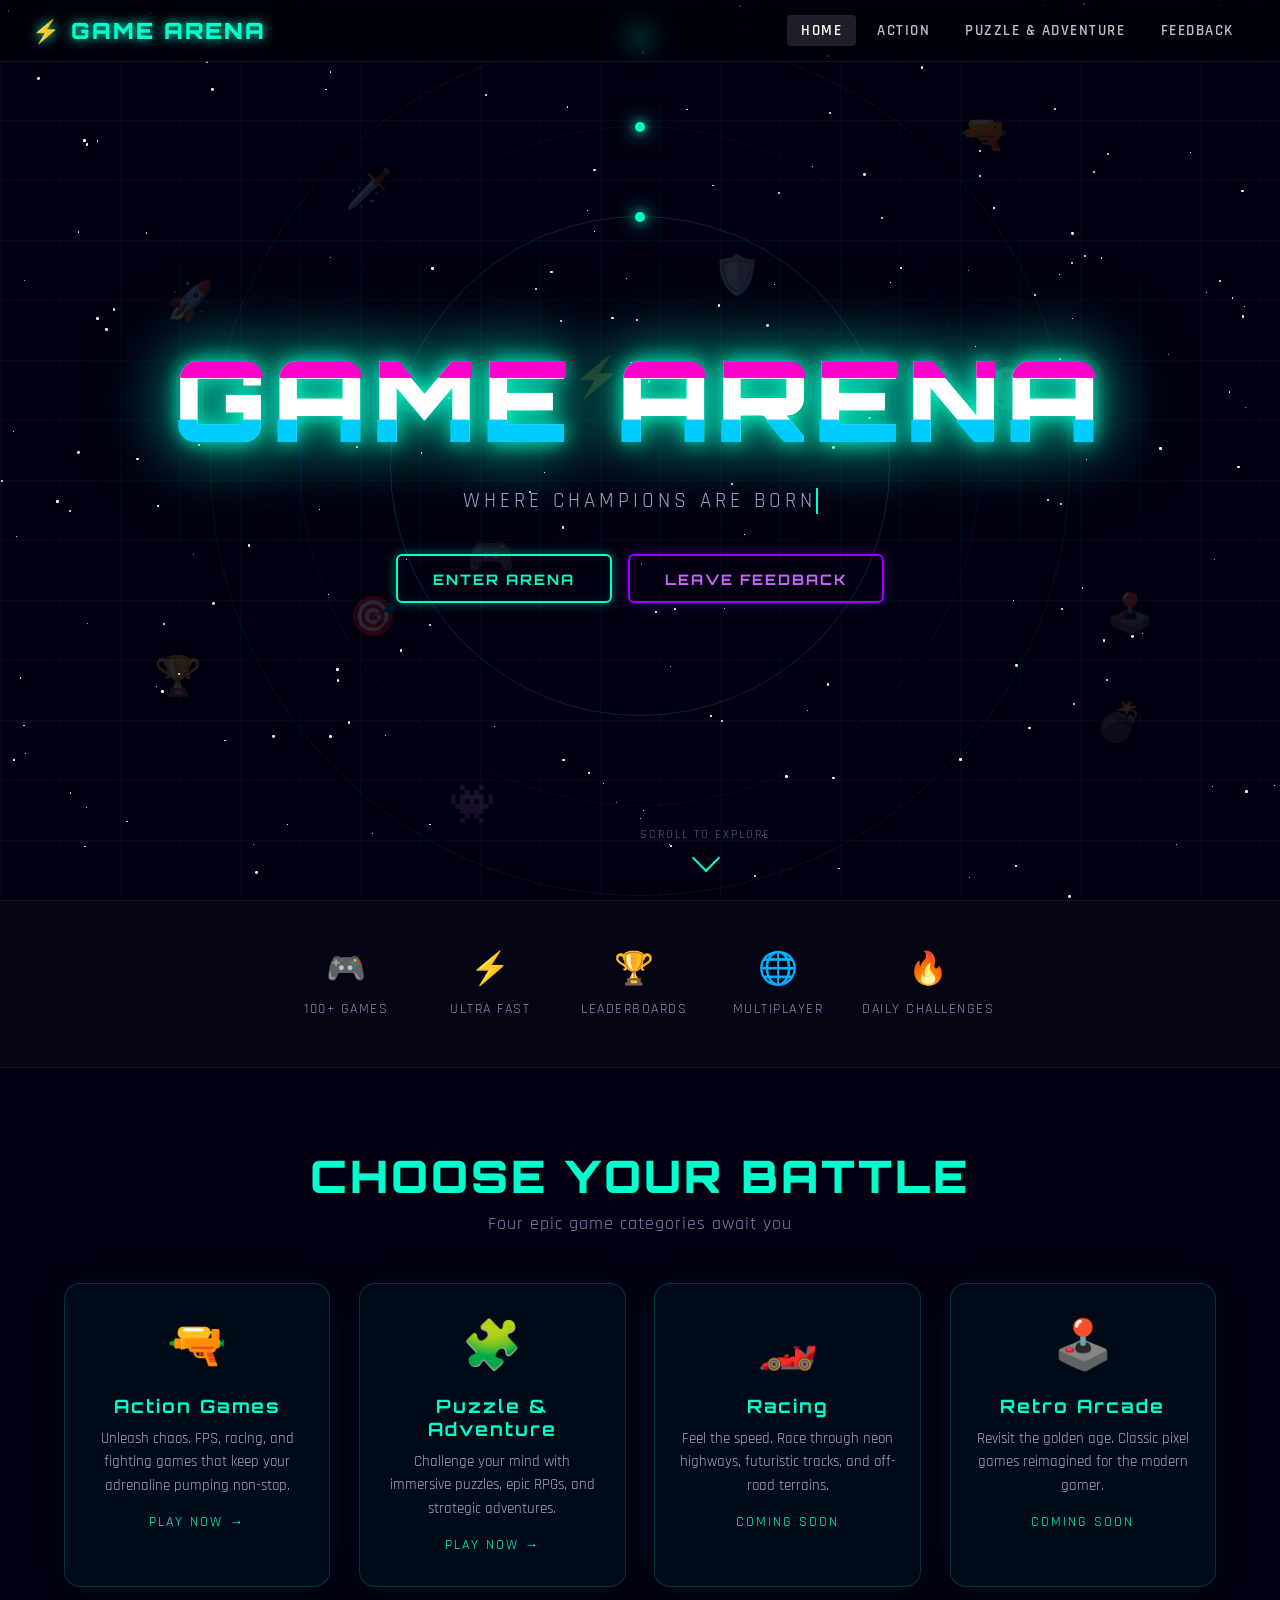
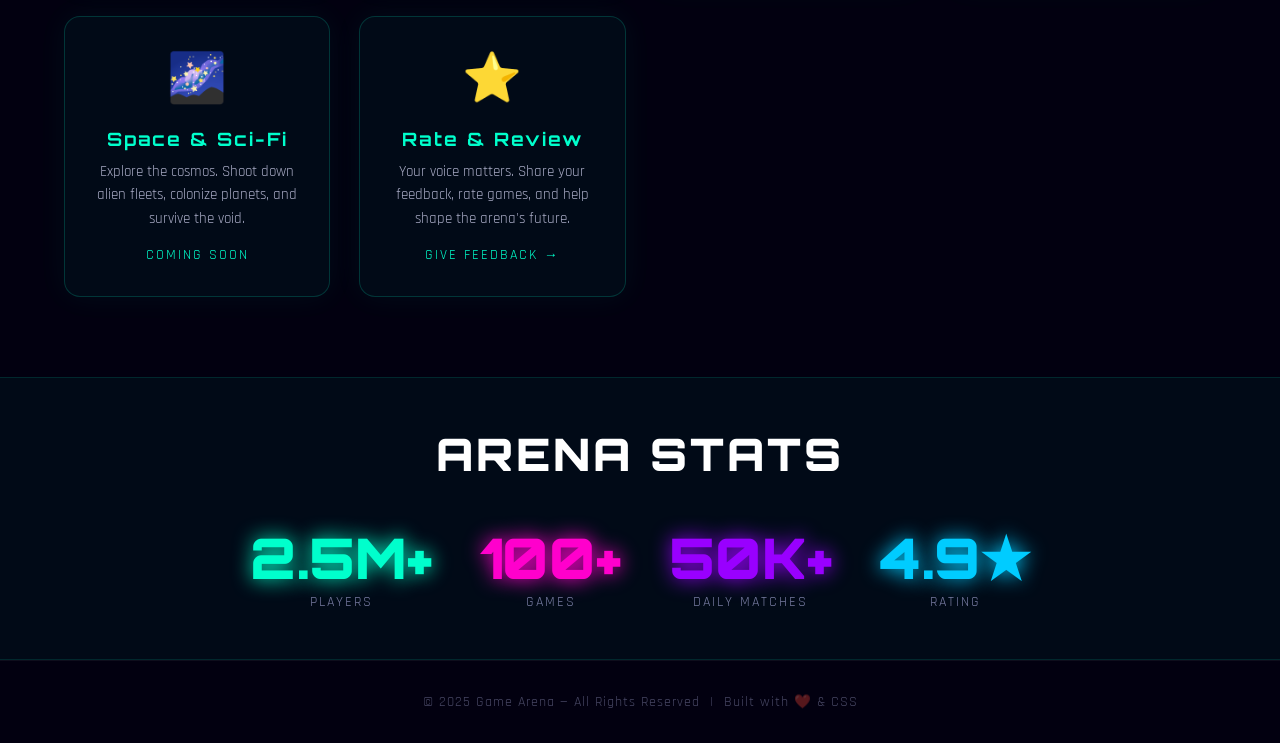
==== index.html @ 68866202 "Initial commit: 4-page animated Game Arena website (HTML+CSS)" ====
<!DOCTYPE html>
<html lang="en">
<head>
  <meta charset="UTF-8" />
  <meta name="viewport" content="width=device-width, initial-scale=1.0" />
  <title>Game Arena — Enter the Arena</title>
  <link rel="stylesheet" href="css/global.css" />
  <link rel="stylesheet" href="css/home.css" />
</head>
<body class="home-page">

  <!-- Backgrounds -->
  <div class="grid-overlay"></div>
  <div class="starfield" id="starfield"></div>

  <!-- Floating game icons -->
  <div class="floating-icons" id="floatIcons"></div>

  <!-- Navigation -->
  <nav class="nav">
    <a class="nav-logo" href="index.html">⚡ GAME ARENA</a>
    <button class="hamburger" id="hamburger" aria-label="Menu">
      <span></span><span></span><span></span>
    </button>
    <ul class="nav-links" id="navLinks">
      <li><a href="index.html"  class="active">Home</a></li>
      <li><a href="action.html">Action</a></li>
      <li><a href="puzzle.html">Puzzle &amp; Adventure</a></li>
      <li><a href="feedback.html">Feedback</a></li>
    </ul>
  </nav>

  <!-- ===== HERO ===== -->
  <section class="hero">
    <!-- Orbit rings -->
    <div class="orbit-ring"></div>
    <div class="orbit-ring"></div>
    <div class="orbit-ring"></div>

    <h1 class="hero-logo" data-text="GAME ARENA">GAME ARENA</h1>

    <p class="hero-tagline">
      Where Champions Are Born<span></span>
    </p>

    <div class="hero-btns">
      <a href="action.html"   class="btn btn-neon">Enter Arena</a>
      <a href="feedback.html" class="btn btn-neon-purple">Leave Feedback</a>
    </div>

    <div class="scroll-hint">
      <span>Scroll to explore</span>
      <div class="scroll-arrow"></div>
    </div>
  </section>

  <!-- ===== FEATURES STRIP ===== -->
  <div class="features-strip">
    <div class="feature-item delay-1 fade-up">
      <span class="feature-icon">🎮</span>
      <span>100+ Games</span>
    </div>
    <div class="feature-item delay-2 fade-up">
      <span class="feature-icon">⚡</span>
      <span>Ultra Fast</span>
    </div>
    <div class="feature-item delay-3 fade-up">
      <span class="feature-icon">🏆</span>
      <span>Leaderboards</span>
    </div>
    <div class="feature-item delay-4 fade-up">
      <span class="feature-icon">🌐</span>
      <span>Multiplayer</span>
    </div>
    <div class="feature-item delay-5 fade-up">
      <span class="feature-icon">🔥</span>
      <span>Daily Challenges</span>
    </div>
  </div>

  <!-- ===== GAMES PREVIEW ===== -->
  <section class="home-games-section">
    <h2 class="section-title fade-up">Choose Your Battle</h2>
    <p class="section-subtitle fade-up delay-1">Four epic game categories await you</p>

    <div class="games-grid">
      <!-- Card 1 -->
      <a href="action.html" class="game-card neon-card fade-up delay-1" style="text-decoration:none;">
        <div style="position:relative;">
          <div class="explosion-ring"></div>
          <div class="explosion-ring"></div>
          <div class="explosion-ring"></div>
        </div>
        <span class="card-icon">🔫</span>
        <h3>Action Games</h3>
        <p>Unleash chaos. FPS, racing, and fighting games that keep your adrenaline pumping non-stop.</p>
        <div style="margin-top:1rem; color:#00ffcc; font-size:0.85rem; letter-spacing:2px;">PLAY NOW →</div>
      </a>

      <!-- Card 2 -->
      <a href="puzzle.html" class="game-card neon-card fade-up delay-2" style="text-decoration:none;">
        <span class="card-icon">🧩</span>
        <h3>Puzzle &amp; Adventure</h3>
        <p>Challenge your mind with immersive puzzles, epic RPGs, and strategic adventures.</p>
        <div style="margin-top:1rem; color:#00ffcc; font-size:0.85rem; letter-spacing:2px;">PLAY NOW →</div>
      </a>

      <!-- Card 3 -->
      <div class="game-card neon-card fade-up delay-3">
        <span class="card-icon">🏎️</span>
        <h3>Racing</h3>
        <p>Feel the speed. Race through neon highways, futuristic tracks, and off-road terrains.</p>
        <div style="margin-top:1rem; color:#00ffcc; font-size:0.85rem; letter-spacing:2px;">COMING SOON</div>
      </div>

      <!-- Card 4 -->
      <div class="game-card neon-card fade-up delay-4">
        <span class="card-icon">🕹️</span>
        <h3>Retro Arcade</h3>
        <p>Revisit the golden age. Classic pixel games reimagined for the modern gamer.</p>
        <div style="margin-top:1rem; color:#00ffcc; font-size:0.85rem; letter-spacing:2px;">COMING SOON</div>
      </div>

      <!-- Card 5 -->
      <div class="game-card neon-card fade-up delay-5">
        <span class="card-icon">🌌</span>
        <h3>Space &amp; Sci-Fi</h3>
        <p>Explore the cosmos. Shoot down alien fleets, colonize planets, and survive the void.</p>
        <div style="margin-top:1rem; color:#00ffcc; font-size:0.85rem; letter-spacing:2px;">COMING SOON</div>
      </div>

      <!-- Card 6 — Feedback -->
      <a href="feedback.html" class="game-card neon-card fade-up delay-5" style="text-decoration:none;">
        <span class="card-icon">⭐</span>
        <h3>Rate &amp; Review</h3>
        <p>Your voice matters. Share your feedback, rate games, and help shape the arena's future.</p>
        <div style="margin-top:1rem; color:#00ffcc; font-size:0.85rem; letter-spacing:2px;">GIVE FEEDBACK →</div>
      </a>
    </div>
  </section>

  <!-- ===== STATS BANNER ===== -->
  <div style="position:relative;z-index:1;background:rgba(0,255,204,0.04);border-top:1px solid rgba(0,255,204,0.12);border-bottom:1px solid rgba(0,255,204,0.12);padding:3rem 2rem;text-align:center;">
    <h2 class="section-title fade-up" style="color:#fff;margin-bottom:2.5rem;">Arena Stats</h2>
    <div style="display:flex;flex-wrap:wrap;justify-content:center;gap:3rem;">
      <div class="fade-up delay-1">
        <div style="font-family:'Orbitron',sans-serif;font-size:clamp(2rem,5vw,3.5rem);font-weight:900;color:#00ffcc;text-shadow:0 0 20px #00ffcc;">2.5M+</div>
        <div style="font-size:0.85rem;letter-spacing:2px;text-transform:uppercase;color:rgba(200,200,255,0.6);">Players</div>
      </div>
      <div class="fade-up delay-2">
        <div style="font-family:'Orbitron',sans-serif;font-size:clamp(2rem,5vw,3.5rem);font-weight:900;color:#ff00cc;text-shadow:0 0 20px #ff00cc;">100+</div>
        <div style="font-size:0.85rem;letter-spacing:2px;text-transform:uppercase;color:rgba(200,200,255,0.6);">Games</div>
      </div>
      <div class="fade-up delay-3">
        <div style="font-family:'Orbitron',sans-serif;font-size:clamp(2rem,5vw,3.5rem);font-weight:900;color:#9900ff;text-shadow:0 0 20px #9900ff;">50K+</div>
        <div style="font-size:0.85rem;letter-spacing:2px;text-transform:uppercase;color:rgba(200,200,255,0.6);">Daily Matches</div>
      </div>
      <div class="fade-up delay-4">
        <div style="font-family:'Orbitron',sans-serif;font-size:clamp(2rem,5vw,3.5rem);font-weight:900;color:#00ccff;text-shadow:0 0 20px #00ccff;">4.9★</div>
        <div style="font-size:0.85rem;letter-spacing:2px;text-transform:uppercase;color:rgba(200,200,255,0.6);">Rating</div>
      </div>
    </div>
  </div>

  <!-- Footer -->
  <footer class="site-footer">
    © 2025 Game Arena — All Rights Reserved &nbsp;|&nbsp; Built with ❤️ &amp; CSS
  </footer>

  <!-- ===== JS — stars, floating icons, nav ===== -->
  <script>
    // Starfield
    const sf = document.getElementById('starfield');
    for (let i = 0; i < 200; i++) {
      const s = document.createElement('div');
      s.className = 'star';
      const size = Math.random() * 2.5 + 0.5;
      s.style.cssText = `
        width:${size}px; height:${size}px;
        top:${Math.random()*100}%; left:${Math.random()*100}%;
        --dur:${(Math.random()*3+2).toFixed(1)}s;
        animation-delay:${(Math.random()*3).toFixed(1)}s;
      `;
      sf.appendChild(s);
    }

    // Floating icons
    const icons = ['🎮','🕹️','🔫','🏆','⚡','🎯','👾','💣','🛡️','🗡️','🎲','🚀'];
    const fi = document.getElementById('floatIcons');
    icons.forEach((ic, i) => {
      const el = document.createElement('div');
      el.className = 'float-icon';
      el.textContent = ic;
      el.style.cssText = `
        top:${10 + Math.random()*80}%;
        left:${5 + Math.random()*90}%;
        --dur:${(6 + Math.random()*8).toFixed(1)}s;
        animation-delay:${(Math.random()*4).toFixed(1)}s;
      `;
      fi.appendChild(el);
    });

    // Hamburger nav
    const hb = document.getElementById('hamburger');
    const nl = document.getElementById('navLinks');
    hb.addEventListener('click', () => nl.classList.toggle('open'));
  </script>
</body>
</html>
---- css/global.css ----
/* ===== GLOBAL CSS — Game Arena ===== */
@import url('https://fonts.googleapis.com/css2?family=Orbitron:wght@400;700;900&family=Rajdhani:wght@300;400;600;700&display=swap');

*, *::before, *::after {
  box-sizing: border-box;
  margin: 0;
  padding: 0;
}

html {
  scroll-behavior: smooth;
}

body {
  font-family: 'Rajdhani', sans-serif;
  overflow-x: hidden;
  min-height: 100vh;
}

/* ===== NAV ===== */
.nav {
  position: fixed;
  top: 0;
  left: 0;
  right: 0;
  z-index: 1000;
  display: flex;
  align-items: center;
  justify-content: space-between;
  padding: 1rem 2rem;
  backdrop-filter: blur(12px);
  -webkit-backdrop-filter: blur(12px);
  background: rgba(0, 0, 0, 0.35);
  border-bottom: 1px solid rgba(255, 255, 255, 0.08);
  animation: navSlideDown 0.8s ease forwards;
}

@keyframes navSlideDown {
  from { transform: translateY(-100%); opacity: 0; }
  to   { transform: translateY(0);     opacity: 1; }
}

.nav-logo {
  font-family: 'Orbitron', sans-serif;
  font-weight: 900;
  font-size: 1.4rem;
  text-decoration: none;
  letter-spacing: 2px;
  color: #fff;
  text-shadow: 0 0 12px currentColor;
}

.nav-links {
  display: flex;
  gap: 0.4rem;
  list-style: none;
}

.nav-links a {
  font-family: 'Rajdhani', sans-serif;
  font-weight: 600;
  font-size: 0.95rem;
  letter-spacing: 1.5px;
  text-decoration: none;
  color: rgba(255,255,255,0.75);
  padding: 0.4rem 0.9rem;
  border-radius: 4px;
  transition: color 0.3s, background 0.3s;
  text-transform: uppercase;
}

.nav-links a:hover,
.nav-links a.active {
  color: #fff;
  background: rgba(255,255,255,0.12);
}

/* Hamburger */
.hamburger {
  display: none;
  flex-direction: column;
  gap: 5px;
  cursor: pointer;
  background: none;
  border: none;
  padding: 4px;
}
.hamburger span {
  display: block;
  width: 26px;
  height: 2px;
  background: #fff;
  border-radius: 2px;
  transition: all 0.3s;
}

/* ===== RESPONSIVE NAV ===== */
@media (max-width: 768px) {
  .hamburger { display: flex; }

  .nav-links {
    position: fixed;
    top: 64px;
    left: 0; right: 0;
    flex-direction: column;
    background: rgba(0,0,0,0.95);
    backdrop-filter: blur(20px);
    padding: 1.5rem;
    gap: 0.6rem;
    transform: translateY(-150%);
    transition: transform 0.4s ease;
    border-bottom: 1px solid rgba(255,255,255,0.1);
  }

  .nav-links.open {
    transform: translateY(0);
  }

  .nav-links a {
    font-size: 1.1rem;
    padding: 0.65rem 1rem;
    display: block;
    text-align: center;
  }
}

/* ===== SECTION TITLES ===== */
.section-title {
  font-family: 'Orbitron', sans-serif;
  font-size: clamp(1.6rem, 4vw, 2.8rem);
  font-weight: 900;
  text-align: center;
  margin-bottom: 0.5rem;
  letter-spacing: 3px;
  text-transform: uppercase;
}

.section-subtitle {
  text-align: center;
  font-size: clamp(0.95rem, 2vw, 1.15rem);
  font-weight: 400;
  letter-spacing: 1px;
  margin-bottom: 3rem;
  opacity: 0.7;
}

/* ===== GAME CARDS GRID ===== */
.games-grid {
  display: grid;
  grid-template-columns: repeat(auto-fit, minmax(260px, 1fr));
  gap: 1.8rem;
  max-width: 1200px;
  margin: 0 auto;
  padding: 0 1.5rem;
}

.game-card {
  border-radius: 16px;
  padding: 2rem 1.5rem;
  text-align: center;
  cursor: pointer;
  position: relative;
  overflow: hidden;
  transition: transform 0.35s ease, box-shadow 0.35s ease;
  border: 1px solid rgba(255,255,255,0.1);
}

.game-card:hover {
  transform: translateY(-8px) scale(1.02);
}

.game-card h3 {
  font-family: 'Orbitron', sans-serif;
  font-size: 1.15rem;
  font-weight: 700;
  margin-bottom: 0.6rem;
  letter-spacing: 2px;
}

.game-card p {
  font-size: 0.92rem;
  opacity: 0.75;
  line-height: 1.6;
}

/* ===== UTILITY ===== */
.page-section {
  padding: 6rem 2rem 4rem;
  min-height: 100vh;
}

.btn {
  display: inline-block;
  font-family: 'Orbitron', sans-serif;
  font-weight: 700;
  font-size: 0.9rem;
  letter-spacing: 2px;
  text-decoration: none;
  text-transform: uppercase;
  padding: 0.85rem 2.2rem;
  border-radius: 6px;
  cursor: pointer;
  border: none;
  transition: all 0.3s ease;
  position: relative;
  overflow: hidden;
}

.btn::before {
  content: '';
  position: absolute;
  top: 50%; left: 50%;
  width: 0; height: 0;
  background: rgba(255,255,255,0.2);
  border-radius: 50%;
  transform: translate(-50%, -50%);
  transition: width 0.5s, height 0.5s;
}
.btn:hover::before {
  width: 300px;
  height: 300px;
}

/* ===== SCROLL FADE-IN ===== */
.fade-up {
  opacity: 0;
  transform: translateY(40px);
  animation: fadeUp 0.8s ease forwards;
}

@keyframes fadeUp {
  to { opacity: 1; transform: translateY(0); }
}

/* delay helpers */
.delay-1 { animation-delay: 0.15s; }
.delay-2 { animation-delay: 0.30s; }
.delay-3 { animation-delay: 0.45s; }
.delay-4 { animation-delay: 0.60s; }
.delay-5 { animation-delay: 0.75s; }
---- css/home.css ----
/* ===== HOME PAGE — Dark Neon / Cyberpunk Theme ===== */

/* Background */
body.home-page {
  background: #020010;
  color: #e0e0ff;
}

/* ===== STARFIELD CANVAS ===== */
.starfield {
  position: fixed;
  inset: 0;
  z-index: 0;
  overflow: hidden;
  pointer-events: none;
}

.star {
  position: absolute;
  border-radius: 50%;
  background: #fff;
  animation: twinkle var(--dur, 3s) ease-in-out infinite alternate;
}

@keyframes twinkle {
  from { opacity: 0.15; transform: scale(0.8); }
  to   { opacity: 1;    transform: scale(1.2); }
}

/* Grid lines overlay */
.grid-overlay {
  position: fixed;
  inset: 0;
  z-index: 0;
  background-image:
    linear-gradient(rgba(0,255,255,0.04) 1px, transparent 1px),
    linear-gradient(90deg, rgba(0,255,255,0.04) 1px, transparent 1px);
  background-size: 60px 60px;
  animation: gridMove 20s linear infinite;
  pointer-events: none;
}

@keyframes gridMove {
  from { background-position: 0 0; }
  to   { background-position: 60px 60px; }
}

/* ===== HERO SECTION ===== */
.hero {
  position: relative;
  z-index: 1;
  min-height: 100vh;
  display: flex;
  flex-direction: column;
  align-items: center;
  justify-content: center;
  text-align: center;
  padding: 5rem 2rem 3rem;
}

/* Orbiting Ring */
.orbit-ring {
  position: absolute;
  width: 500px;
  height: 500px;
  border-radius: 50%;
  border: 1px solid rgba(0,255,255,0.15);
  animation: spinRing 20s linear infinite;
  pointer-events: none;
}
.orbit-ring:nth-child(2) {
  width: 680px; height: 680px;
  border-color: rgba(150,0,255,0.12);
  animation-duration: 32s;
  animation-direction: reverse;
}
.orbit-ring:nth-child(3) {
  width: 860px; height: 860px;
  border-color: rgba(0,255,136,0.08);
  animation-duration: 48s;
}

@keyframes spinRing {
  from { transform: rotate(0deg); }
  to   { transform: rotate(360deg); }
}

/* Orbiting dot on ring 1 */
.orbit-ring::before {
  content: '';
  position: absolute;
  top: -5px; left: 50%;
  transform: translateX(-50%);
  width: 10px; height: 10px;
  border-radius: 50%;
  background: #00ffcc;
  box-shadow: 0 0 12px #00ffcc, 0 0 24px #00ffcc;
}

/* ===== GLITCH LOGO ===== */
.hero-logo {
  font-family: 'Orbitron', sans-serif;
  font-size: clamp(2.8rem, 9vw, 7rem);
  font-weight: 900;
  letter-spacing: 6px;
  color: #fff;
  position: relative;
  text-transform: uppercase;
  animation: glitch 3s infinite;
  text-shadow:
    0 0 20px #00ffcc,
    0 0 60px #00ffcc,
    0 0 100px rgba(0,255,204,0.4);
}

.hero-logo::before,
.hero-logo::after {
  content: attr(data-text);
  position: absolute;
  inset: 0;
  left: 0;
  font-family: inherit;
  font-size: inherit;
  font-weight: inherit;
  letter-spacing: inherit;
}

.hero-logo::before {
  color: #ff00cc;
  clip-path: polygon(0 0, 100% 0, 100% 35%, 0 35%);
  animation: glitchTop 3s infinite;
  text-shadow: 2px 0 #ff00cc;
}

.hero-logo::after {
  color: #00ccff;
  clip-path: polygon(0 65%, 100% 65%, 100% 100%, 0 100%);
  animation: glitchBottom 3s infinite;
  text-shadow: -2px 0 #00ccff;
}

@keyframes glitch {
  0%, 90%, 100% { transform: translate(0,0) skewX(0); }
  92% { transform: translate(-3px,0) skewX(-1deg); }
  94% { transform: translate(3px,0) skewX(1deg); }
  96% { transform: translate(-1px,0) skewX(0); }
}

@keyframes glitchTop {
  0%, 90%, 100% { transform: translate(0,0); opacity: 1; }
  92% { transform: translate(-5px, -2px); opacity: 0.7; }
  94% { transform: translate(5px, 2px);  opacity: 0.7; }
  96% { transform: translate(0,0); opacity: 0; }
}

@keyframes glitchBottom {
  0%, 90%, 100% { transform: translate(0,0); opacity: 1; }
  92% { transform: translate(5px, 2px);  opacity: 0.7; }
  94% { transform: translate(-5px,-2px); opacity: 0.7; }
  96% { transform: translate(0,0); opacity: 0; }
}

/* Tagline */
.hero-tagline {
  font-size: clamp(0.9rem, 2.5vw, 1.3rem);
  letter-spacing: 4px;
  text-transform: uppercase;
  margin: 1.2rem 0 2.5rem;
  color: rgba(200,200,255,0.8);
  animation: fadeUp 1s ease 0.5s forwards;
  opacity: 0;
}

/* Animated typed cursor */
.hero-tagline span {
  border-right: 2px solid #00ffcc;
  animation: blink 0.8s step-end infinite;
}

@keyframes blink {
  0%, 100% { border-color: #00ffcc; }
  50%       { border-color: transparent; }
}

/* CTA Buttons */
.hero-btns {
  display: flex;
  gap: 1rem;
  flex-wrap: wrap;
  justify-content: center;
  animation: fadeUp 1s ease 0.9s forwards;
  opacity: 0;
}

.btn-neon {
  background: transparent;
  border: 2px solid #00ffcc;
  color: #00ffcc;
  box-shadow: 0 0 12px rgba(0,255,204,0.4), inset 0 0 12px rgba(0,255,204,0.08);
  animation: pulseBorder 2s ease-in-out infinite;
}

.btn-neon:hover {
  background: #00ffcc;
  color: #020010;
  box-shadow: 0 0 30px #00ffcc, 0 0 60px rgba(0,255,204,0.4);
}

.btn-neon-purple {
  background: transparent;
  border: 2px solid #9900ff;
  color: #cc66ff;
  box-shadow: 0 0 12px rgba(153,0,255,0.4), inset 0 0 12px rgba(153,0,255,0.08);
}

.btn-neon-purple:hover {
  background: #9900ff;
  color: #fff;
  box-shadow: 0 0 30px #9900ff, 0 0 60px rgba(153,0,255,0.4);
}

@keyframes pulseBorder {
  0%, 100% { box-shadow: 0 0 12px rgba(0,255,204,0.4), inset 0 0 12px rgba(0,255,204,0.08); }
  50%       { box-shadow: 0 0 30px rgba(0,255,204,0.8), inset 0 0 25px rgba(0,255,204,0.15); }
}

/* ===== FLOATING GAME ICONS ===== */
.floating-icons {
  position: fixed;
  inset: 0;
  pointer-events: none;
  z-index: 0;
}

.float-icon {
  position: absolute;
  font-size: clamp(1.5rem, 3vw, 2.5rem);
  opacity: 0.15;
  animation: floatAround var(--dur, 8s) ease-in-out infinite alternate;
  filter: blur(0.5px);
}

@keyframes floatAround {
  0%   { transform: translate(0,0) rotate(0deg); }
  25%  { transform: translate(15px, -20px) rotate(10deg); }
  50%  { transform: translate(-10px, 10px) rotate(-5deg); }
  75%  { transform: translate(20px, 5px) rotate(15deg); }
  100% { transform: translate(-5px, -15px) rotate(-10deg); }
}

/* ===== FEATURES STRIP ===== */
.features-strip {
  position: relative;
  z-index: 1;
  display: flex;
  justify-content: center;
  flex-wrap: wrap;
  gap: 1.5rem;
  padding: 3rem 2rem;
  background: rgba(255,255,255,0.02);
  border-top: 1px solid rgba(0,255,204,0.1);
  border-bottom: 1px solid rgba(0,255,204,0.1);
}

.feature-item {
  text-align: center;
  min-width: 120px;
  animation: fadeUp 0.8s ease forwards;
  opacity: 0;
}

.feature-item .feature-icon {
  font-size: 2rem;
  display: block;
  margin-bottom: 0.5rem;
  animation: iconPulse 2s ease-in-out infinite;
}

@keyframes iconPulse {
  0%, 100% { transform: scale(1); }
  50%       { transform: scale(1.15); }
}

.feature-item span:last-child {
  font-size: 0.85rem;
  letter-spacing: 1.5px;
  text-transform: uppercase;
  color: rgba(200,200,255,0.7);
}

/* ===== GAMES PREVIEW SECTION ===== */
.home-games-section {
  position: relative;
  z-index: 1;
  padding: 5rem 2rem;
}

.home-games-section .section-title { color: #00ffcc; }
.home-games-section .section-subtitle { color: rgba(200,200,255,0.65); }

.game-card.neon-card {
  background: rgba(0,255,204,0.04);
  border-color: rgba(0,255,204,0.18);
  color: #e0e0ff;
  box-shadow: 0 0 30px rgba(0,255,204,0.05);
}

.game-card.neon-card:hover {
  box-shadow: 0 0 40px rgba(0,255,204,0.2), 0 20px 40px rgba(0,0,0,0.4);
  border-color: rgba(0,255,204,0.5);
}

.card-icon {
  font-size: 3rem;
  display: block;
  margin-bottom: 1rem;
  animation: cardIconFloat 3s ease-in-out infinite;
}

@keyframes cardIconFloat {
  0%, 100% { transform: translateY(0); }
  50%       { transform: translateY(-8px); }
}

.game-card h3 { color: #00ffcc; }

/* ===== SCROLL INDICATOR ===== */
.scroll-hint {
  position: absolute;
  bottom: 2rem;
  left: 50%;
  transform: translateX(-50%);
  display: flex;
  flex-direction: column;
  align-items: center;
  gap: 0.4rem;
  color: rgba(200,200,255,0.5);
  font-size: 0.75rem;
  letter-spacing: 2px;
  text-transform: uppercase;
  animation: fadeUp 1s ease 1.5s forwards;
  opacity: 0;
}

.scroll-arrow {
  width: 20px; height: 20px;
  border-right: 2px solid #00ffcc;
  border-bottom: 2px solid #00ffcc;
  transform: rotate(45deg);
  animation: arrowBounce 1.2s ease-in-out infinite;
}

@keyframes arrowBounce {
  0%, 100% { transform: rotate(45deg) translate(0,0); opacity: 0.4; }
  50%       { transform: rotate(45deg) translate(5px,5px); opacity: 1; }
}

/* ===== FOOTER ===== */
.site-footer {
  position: relative;
  z-index: 1;
  text-align: center;
  padding: 2rem;
  font-size: 0.85rem;
  letter-spacing: 1px;
  color: rgba(200,200,255,0.35);
  border-top: 1px solid rgba(255,255,255,0.05);
}

/* ===== NAV LOGO COLOR OVERRIDE ===== */
body.home-page .nav-logo { color: #00ffcc; }

/* ===== RESPONSIVE ===== */
@media (max-width: 600px) {
  .orbit-ring { display: none; }
  .hero-logo  { font-size: 2.6rem; letter-spacing: 3px; }
}
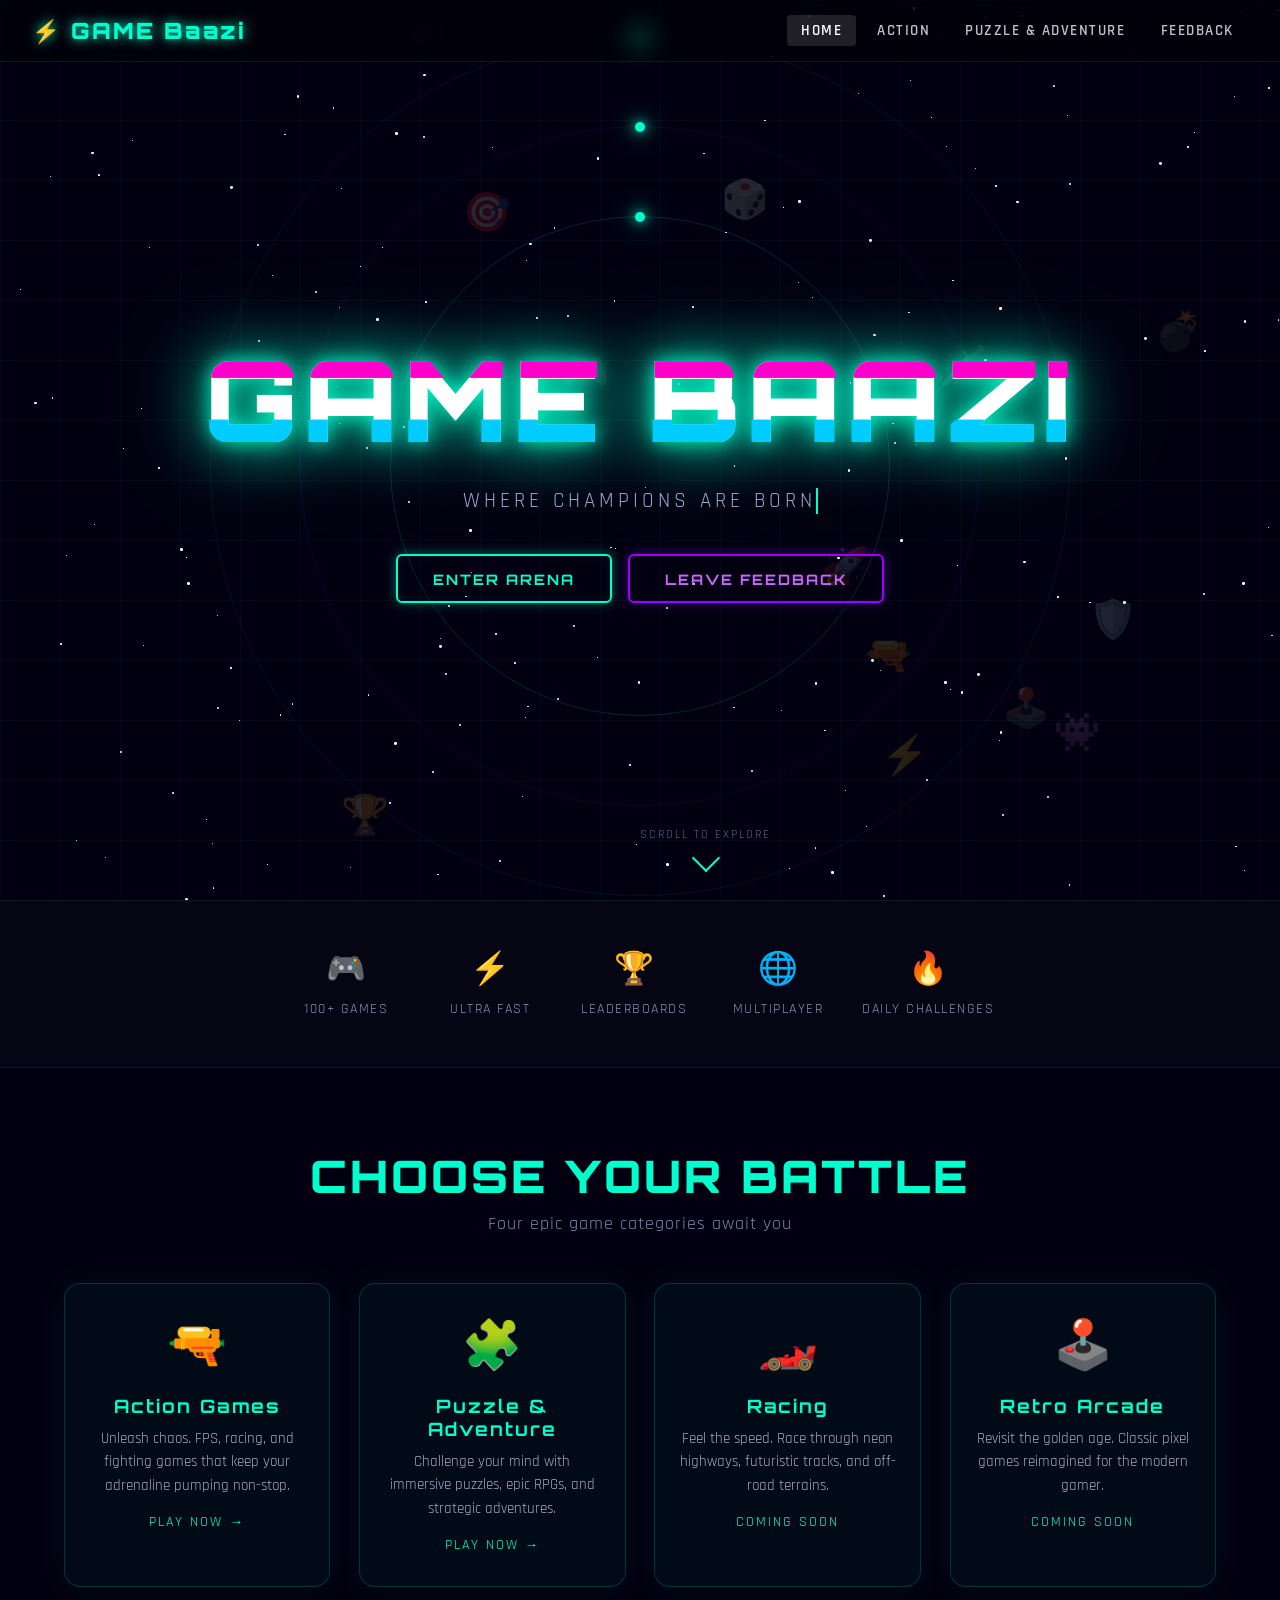
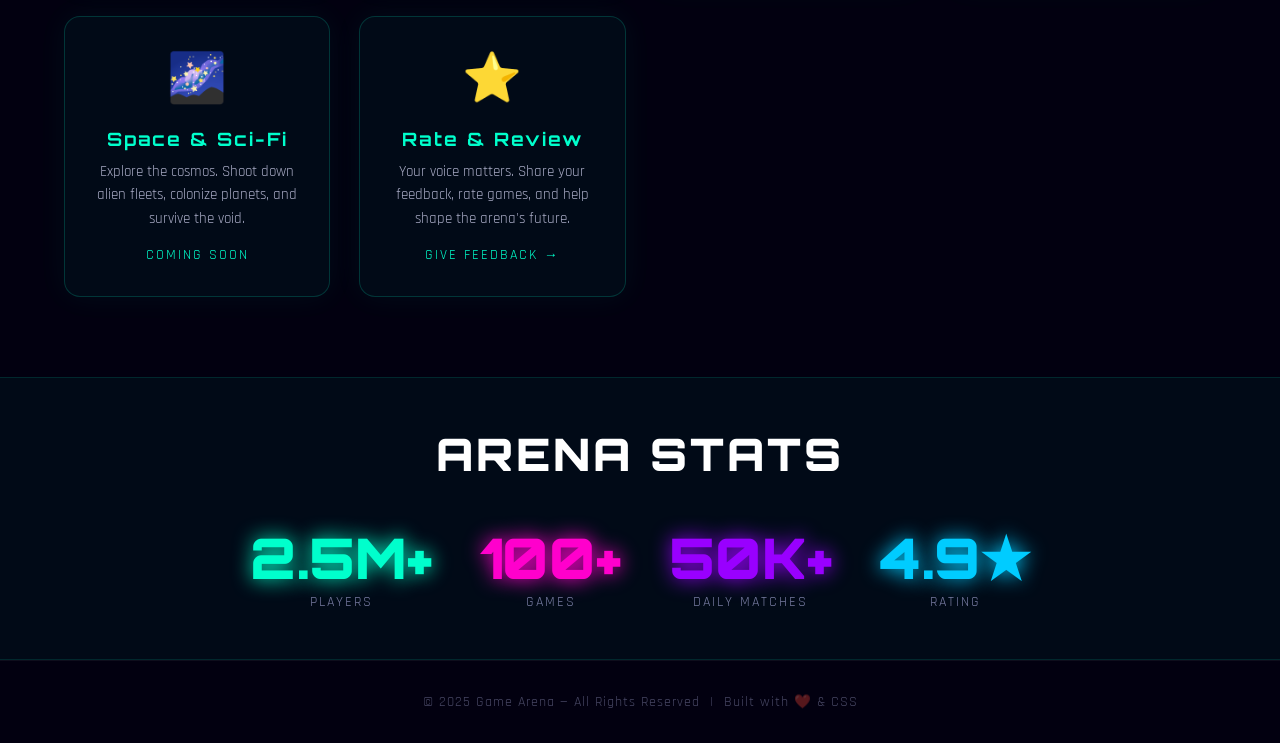
==== commit cb7624c7: "Rename title and logo from 'Game Arena' to 'Game Baazi'" ====
--- a/index.html
+++ b/index.html
@@ -3,7 +3,7 @@
 <head>
   <meta charset="UTF-8" />
   <meta name="viewport" content="width=device-width, initial-scale=1.0" />
-  <title>Game Arena — Enter the Arena</title>
+  <title>Game Baazi — Enter the Arena</title>
   <link rel="stylesheet" href="css/global.css" />
   <link rel="stylesheet" href="css/home.css" />
 </head>
@@ -18,7 +18,7 @@
 
   <!-- Navigation -->
   <nav class="nav">
-    <a class="nav-logo" href="index.html">⚡ GAME ARENA</a>
+    <a class="nav-logo" href="index.html">⚡ GAME Baazi</a>
     <button class="hamburger" id="hamburger" aria-label="Menu">
       <span></span><span></span><span></span>
     </button>
@@ -37,7 +37,7 @@
     <div class="orbit-ring"></div>
     <div class="orbit-ring"></div>
 
-    <h1 class="hero-logo" data-text="GAME ARENA">GAME ARENA</h1>
+    <h1 class="hero-logo" data-text="GAME Baazi">GAME Baazi</h1>
 
     <p class="hero-tagline">
       Where Champions Are Born<span></span>
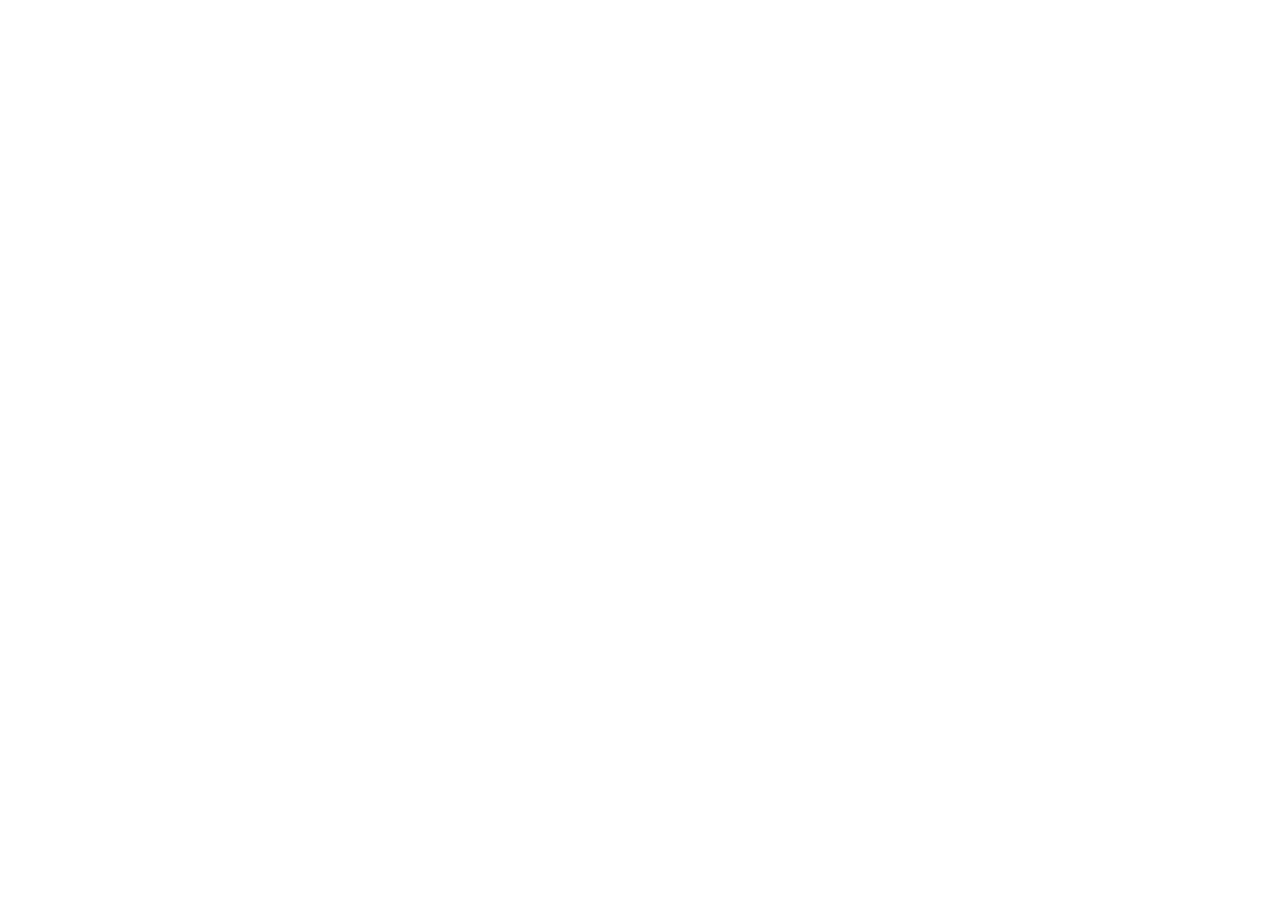
==== commit 3d58d6da: "Revamp index.html with new title and styles Updated the HTML structure and styles for the home page." ====
--- a/index.html
+++ b/index.html
@@ -1,209 +1,42 @@
 <!DOCTYPE html>
 <html lang="en">
 <head>
-  <meta charset="UTF-8" />
-  <meta name="viewport" content="width=device-width, initial-scale=1.0" />
-  <title>Game Baazi — Enter the Arena</title>
-  <link rel="stylesheet" href="css/global.css" />
-  <link rel="stylesheet" href="css/home.css" />
-</head>
-<body class="home-page">
-
-  <!-- Backgrounds -->
-  <div class="grid-overlay"></div>
-  <div class="starfield" id="starfield"></div>
-
-  <!-- Floating game icons -->
-  <div class="floating-icons" id="floatIcons"></div>
-
-  <!-- Navigation -->
-  <nav class="nav">
-    <a class="nav-logo" href="index.html">⚡ GAME Baazi</a>
-    <button class="hamburger" id="hamburger" aria-label="Menu">
-      <span></span><span></span><span></span>
-    </button>
-    <ul class="nav-links" id="navLinks">
-      <li><a href="index.html"  class="active">Home</a></li>
-      <li><a href="action.html">Action</a></li>
-      <li><a href="puzzle.html">Puzzle &amp; Adventure</a></li>
-      <li><a href="feedback.html">Feedback</a></li>
-    </ul>
-  </nav>
-
-  <!-- ===== HERO ===== -->
-  <section class="hero">
-    <!-- Orbit rings -->
-    <div class="orbit-ring"></div>
-    <div class="orbit-ring"></div>
-    <div class="orbit-ring"></div>
-
-    <h1 class="hero-logo" data-text="GAME Baazi">GAME Baazi</h1>
-
-    <p class="hero-tagline">
-      Where Champions Are Born<span></span>
-    </p>
-
-    <div class="hero-btns">
-      <a href="action.html"   class="btn btn-neon">Enter Arena</a>
-      <a href="feedback.html" class="btn btn-neon-purple">Leave Feedback</a>
-    </div>
-
-    <div class="scroll-hint">
-      <span>Scroll to explore</span>
-      <div class="scroll-arrow"></div>
-    </div>
-  </section>
-
-  <!-- ===== FEATURES STRIP ===== -->
-  <div class="features-strip">
-    <div class="feature-item delay-1 fade-up">
-      <span class="feature-icon">🎮</span>
-      <span>100+ Games</span>
-    </div>
-    <div class="feature-item delay-2 fade-up">
-      <span class="feature-icon">⚡</span>
-      <span>Ultra Fast</span>
-    </div>
-    <div class="feature-item delay-3 fade-up">
-      <span class="feature-icon">🏆</span>
-      <span>Leaderboards</span>
-    </div>
-    <div class="feature-item delay-4 fade-up">
-      <span class="feature-icon">🌐</span>
-      <span>Multiplayer</span>
-    </div>
-    <div class="feature-item delay-5 fade-up">
-      <span class="feature-icon">🔥</span>
-      <span>Daily Challenges</span>
-    </div>
-  </div>
-
-  <!-- ===== GAMES PREVIEW ===== -->
-  <section class="home-games-section">
-    <h2 class="section-title fade-up">Choose Your Battle</h2>
-    <p class="section-subtitle fade-up delay-1">Four epic game categories await you</p>
-
-    <div class="games-grid">
-      <!-- Card 1 -->
-      <a href="action.html" class="game-card neon-card fade-up delay-1" style="text-decoration:none;">
-        <div style="position:relative;">
-          <div class="explosion-ring"></div>
-          <div class="explosion-ring"></div>
-          <div class="explosion-ring"></div>
-        </div>
-        <span class="card-icon">🔫</span>
-        <h3>Action Games</h3>
-        <p>Unleash chaos. FPS, racing, and fighting games that keep your adrenaline pumping non-stop.</p>
-        <div style="margin-top:1rem; color:#00ffcc; font-size:0.85rem; letter-spacing:2px;">PLAY NOW →</div>
-      </a>
-
-      <!-- Card 2 -->
-      <a href="puzzle.html" class="game-card neon-card fade-up delay-2" style="text-decoration:none;">
-        <span class="card-icon">🧩</span>
-        <h3>Puzzle &amp; Adventure</h3>
-        <p>Challenge your mind with immersive puzzles, epic RPGs, and strategic adventures.</p>
-        <div style="margin-top:1rem; color:#00ffcc; font-size:0.85rem; letter-spacing:2px;">PLAY NOW →</div>
-      </a>
-
-      <!-- Card 3 -->
-      <div class="game-card neon-card fade-up delay-3">
-        <span class="card-icon">🏎️</span>
-        <h3>Racing</h3>
-        <p>Feel the speed. Race through neon highways, futuristic tracks, and off-road terrains.</p>
-        <div style="margin-top:1rem; color:#00ffcc; font-size:0.85rem; letter-spacing:2px;">COMING SOON</div>
-      </div>
-
-      <!-- Card 4 -->
-      <div class="game-card neon-card fade-up delay-4">
-        <span class="card-icon">🕹️</span>
-        <h3>Retro Arcade</h3>
-        <p>Revisit the golden age. Classic pixel games reimagined for the modern gamer.</p>
-        <div style="margin-top:1rem; color:#00ffcc; font-size:0.85rem; letter-spacing:2px;">COMING SOON</div>
-      </div>
-
-      <!-- Card 5 -->
-      <div class="game-card neon-card fade-up delay-5">
-        <span class="card-icon">🌌</span>
-        <h3>Space &amp; Sci-Fi</h3>
-        <p>Explore the cosmos. Shoot down alien fleets, colonize planets, and survive the void.</p>
-        <div style="margin-top:1rem; color:#00ffcc; font-size:0.85rem; letter-spacing:2px;">COMING SOON</div>
-      </div>
-
-      <!-- Card 6 — Feedback -->
-      <a href="feedback.html" class="game-card neon-card fade-up delay-5" style="text-decoration:none;">
-        <span class="card-icon">⭐</span>
-        <h3>Rate &amp; Review</h3>
-        <p>Your voice matters. Share your feedback, rate games, and help shape the arena's future.</p>
-        <div style="margin-top:1rem; color:#00ffcc; font-size:0.85rem; letter-spacing:2px;">GIVE FEEDBACK →</div>
-      </a>
-    </div>
-  </section>
-
-  <!-- ===== STATS BANNER ===== -->
-  <div style="position:relative;z-index:1;background:rgba(0,255,204,0.04);border-top:1px solid rgba(0,255,204,0.12);border-bottom:1px solid rgba(0,255,204,0.12);padding:3rem 2rem;text-align:center;">
-    <h2 class="section-title fade-up" style="color:#fff;margin-bottom:2.5rem;">Arena Stats</h2>
-    <div style="display:flex;flex-wrap:wrap;justify-content:center;gap:3rem;">
-      <div class="fade-up delay-1">
-        <div style="font-family:'Orbitron',sans-serif;font-size:clamp(2rem,5vw,3.5rem);font-weight:900;color:#00ffcc;text-shadow:0 0 20px #00ffcc;">2.5M+</div>
-        <div style="font-size:0.85rem;letter-spacing:2px;text-transform:uppercase;color:rgba(200,200,255,0.6);">Players</div>
-      </div>
-      <div class="fade-up delay-2">
-        <div style="font-family:'Orbitron',sans-serif;font-size:clamp(2rem,5vw,3.5rem);font-weight:900;color:#ff00cc;text-shadow:0 0 20px #ff00cc;">100+</div>
-        <div style="font-size:0.85rem;letter-spacing:2px;text-transform:uppercase;color:rgba(200,200,255,0.6);">Games</div>
-      </div>
-      <div class="fade-up delay-3">
-        <div style="font-family:'Orbitron',sans-serif;font-size:clamp(2rem,5vw,3.5rem);font-weight:900;color:#9900ff;text-shadow:0 0 20px #9900ff;">50K+</div>
-        <div style="font-size:0.85rem;letter-spacing:2px;text-transform:uppercase;color:rgba(200,200,255,0.6);">Daily Matches</div>
-      </div>
-      <div class="fade-up delay-4">
-        <div style="font-family:'Orbitron',sans-serif;font-size:clamp(2rem,5vw,3.5rem);font-weight:900;color:#00ccff;text-shadow:0 0 20px #00ccff;">4.9★</div>
-        <div style="font-size:0.85rem;letter-spacing:2px;text-transform:uppercase;color:rgba(200,200,255,0.6);">Rating</div>
-      </div>
-    </div>
-  </div>
-
-  <!-- Footer -->
-  <footer class="site-footer">
-    © 2025 Game Arena — All Rights Reserved &nbsp;|&nbsp; Built with ❤️ &amp; CSS
-  </footer>
-
-  <!-- ===== JS — stars, floating icons, nav ===== -->
-  <script>
-    // Starfield
-    const sf = document.getElementById('starfield');
-    for (let i = 0; i < 200; i++) {
-      const s = document.createElement('div');
-      s.className = 'star';
-      const size = Math.random() * 2.5 + 0.5;
-      s.style.cssText = `
-        width:${size}px; height:${size}px;
-        top:${Math.random()*100}%; left:${Math.random()*100}%;
-        --dur:${(Math.random()*3+2).toFixed(1)}s;
-        animation-delay:${(Math.random()*3).toFixed(1)}s;
-      `;
-      sf.appendChild(s);
-    }
-
-    // Floating icons
-    const icons = ['🎮','🕹️','🔫','🏆','⚡','🎯','👾','💣','🛡️','🗡️','🎲','🚀'];
-    const fi = document.getElementById('floatIcons');
-    icons.forEach((ic, i) => {
-      const el = document.createElement('div');
-      el.className = 'float-icon';
-      el.textContent = ic;
-      el.style.cssText = `
-        top:${10 + Math.random()*80}%;
-        left:${5 + Math.random()*90}%;
-        --dur:${(6 + Math.random()*8).toFixed(1)}s;
-        animation-delay:${(Math.random()*4).toFixed(1)}s;
-      `;
-      fi.appendChild(el);
-    });
-
-    // Hamburger nav
-    const hb = document.getElementById('hamburger');
-    const nl = document.getElementById('navLinks');
-    hb.addEventListener('click', () => nl.classList.toggle('open'));
-  </script>
-</body>
-</html>
+    <meta charset="UTF-8">
+    <meta name="viewport" content="width=device-width, initial-scale=1.0">
+    <title>Arcade X - Ultimate Game Arena</title>
+    <link rel="stylesheet" href="style.css">
+    <style>
+        /* Home Page Custom Styles */
+        .home-hero {
+            background: radial-gradient(circle at center, rgba(13, 13, 25, 0.4) 0%, rgba(5, 5, 8, 0.95) 80%),
+                        url('assets/dark_castle.jpg') no-repeat center center/cover;
+            position: relative;
+            z-index: 1;
+        }
+        .home-hero::before {
+            content: '';
+            position: absolute;
+            top: 0;
+            left: 0;
+            width: 100%;
+            height: 100%;
+            background: linear-gradient(0deg, var(--bg-dark) 0%, transparent 100%),
+                        radial-gradient(ellipse at 50% 50%, rgba(0, 240, 255, 0.1) 0%, transparent 70%);
+            z-index: -1;
+        }
+        /* Cyberpunk Grid Background Overlay */
+        .cyber-grid {
+            position: absolute;
+            top: 0;
+            left: 0;
+            width: 100%;
+            height: 100%;
+            background-size: 50px 50px;
+            background-image: 
+                linear-gradient(to right, rgba(0, 240, 255, 0.05) 1px, transparent 1px),
+                linear-gradient(to bottom, rgba(0, 240, 255, 0.05) 1px, transparent 1px);
+            z-index: -1;
+            transform: perspective(500px) rotateX(60deg) translateY(-20%);
+            transform-origin: top center;
+            animation: grid-scroll 20s linear infinite;
+        }
